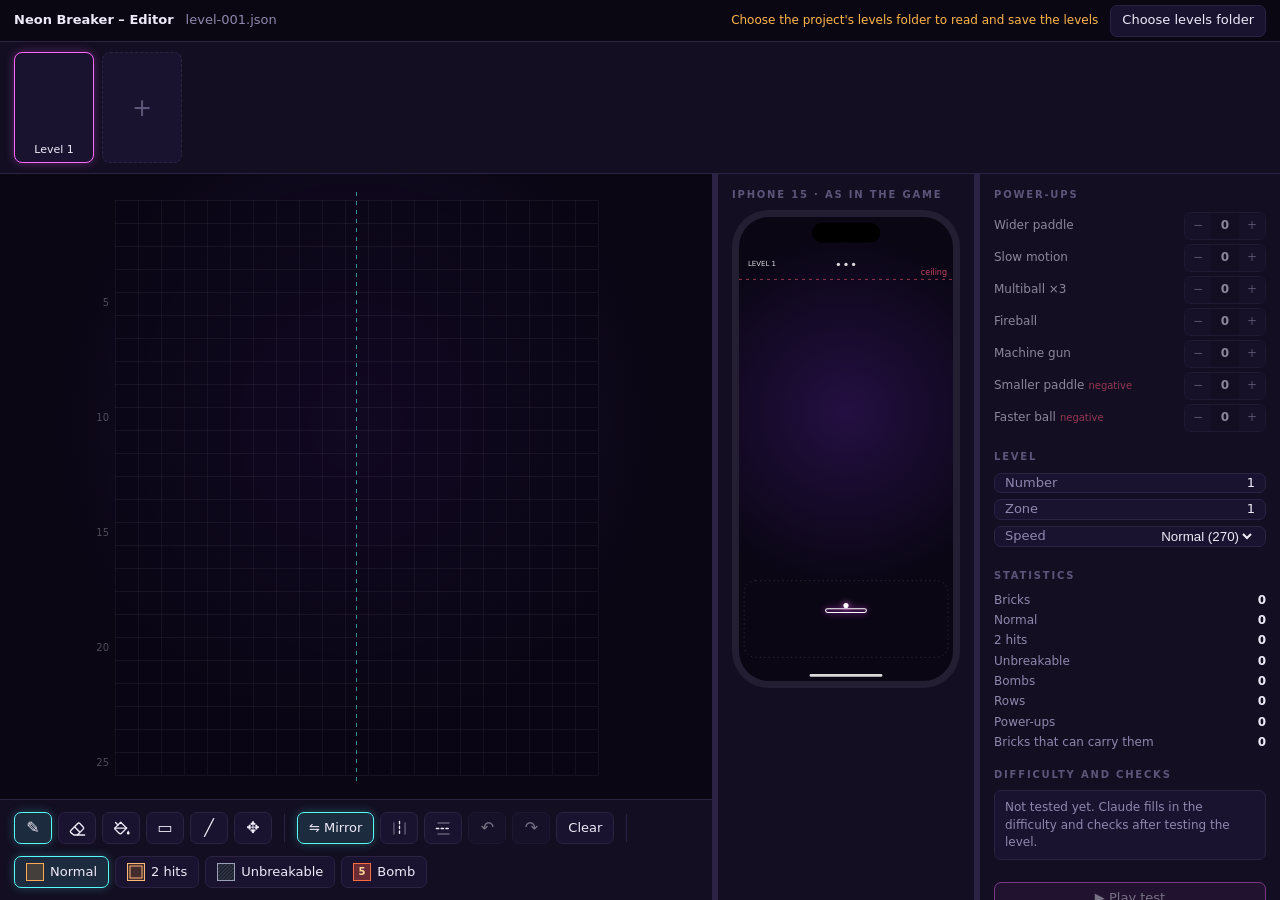
==== editor/index.html @ f88e9158 "Add the offline level editor and level files; move the ceiling to the first row The editor (editor/i" ====
<!doctype html>
<html lang="en">
<head>
<meta charset="utf-8">
<meta name="viewport" content="width=device-width, initial-scale=1">
<title>Neon Breaker – Editor</title>
<link rel="stylesheet" href="editor.css">
</head>
<body>
<header class="titlebar">
  <strong>Neon Breaker – Editor</strong>
  <span id="where" class="dim"></span>
  <span class="spacer"></span>
  <span id="status" class="status"></span>
  <button id="btn-folder" class="btn" type="button">Choose levels folder</button>
</header>

<nav class="strip" id="strip" aria-label="Levels"></nav>

<main class="body" id="body">
  <section class="grid-area">
    <div class="canvas-wrap" id="grid-wrap"><canvas id="grid"></canvas></div>
    <div class="toolbar">
      <div class="group" id="tools"></div>
      <span class="sep"></span>
      <div class="group">
        <button class="btn" id="btn-mirror" type="button" title="Mirror left–right (S)">⇋ Mirror</button>
        <button class="btn icon" id="btn-guide-v" type="button" title="Vertical centre line (V)"><svg viewBox="0 0 24 24" aria-hidden="true"><path d="M12 3v18" stroke-dasharray="3 3"/><path d="M5 5v14M19 5v14" opacity=".35"/></svg></button>
        <button class="btn icon" id="btn-guide-h" type="button" title="Horizontal centre line (H)"><svg viewBox="0 0 24 24" aria-hidden="true"><path d="M3 12h18" stroke-dasharray="3 3"/><path d="M5 5h14M5 19h14" opacity=".35"/></svg></button>
        <button class="btn icon" id="btn-undo" type="button" title="Undo (Ctrl+Z)">↶</button>
        <button class="btn icon" id="btn-redo" type="button" title="Redo (Ctrl+Y)">↷</button>
        <button class="btn" id="btn-clear" type="button" title="Remove all bricks and power-ups (can be undone)">Clear</button>
      </div>
      <span class="sep"></span>
      <div class="group" id="types"></div>
    </div>
  </section>

  <div class="splitter" id="split-1" role="separator" aria-orientation="vertical" title="Drag to change the width"></div>

  <section class="phone-area">
    <div class="h">iPhone 15 · as in the game</div>
    <div class="phone-wrap" id="phone-wrap"><canvas id="phone"></canvas></div>
  </section>

  <div class="splitter" id="split-2" role="separator" aria-orientation="vertical" title="Drag to change the width"></div>

  <aside class="panel">
    <div class="h">Power-ups</div>
    <div id="powerups"></div>

    <div class="h">Level</div>
    <div class="field"><span>Number</span><b id="f-id"></b></div>
    <div class="field"><span>Zone</span><b id="f-zone"></b></div>
    <div class="field"><span>Speed</span><select id="f-speed"></select></div>

    <div class="h">Statistics</div>
    <div class="stat" id="stats"></div>

    <div class="h">Difficulty and checks</div>
    <div id="test"></div>

    <div class="actions">
      <button class="btn primary" id="btn-play" type="button" disabled title="Available once the game reads the level files">▶ Play test</button>
      <div class="row">
        <button class="btn" id="btn-save" type="button" title="Save this level (Ctrl+S)">Save</button>
        <button class="btn" id="btn-save-all" type="button" title="Save every level with unsaved changes (Ctrl+Shift+S)">Save all</button>
      </div>
      <div class="row">
        <button class="btn" id="btn-copy" type="button" title="Copy to a new level">Duplicate</button>
        <button class="btn danger" id="btn-delete" type="button" title="Delete this level">Delete</button>
      </div>
    </div>
  </aside>
</main>

<dialog id="confirm">
  <h3 id="confirm-title"></h3>
  <p id="confirm-text"></p>
  <div class="row">
    <button class="btn" id="confirm-no" type="button">Cancel</button>
    <button class="btn danger" id="confirm-yes" type="button"></button>
  </div>
</dialog>

<script src="core.js"></script>
<script src="editor.js"></script>
</body>
</html>
---- editor/editor.css ----
:root{
  --bg:#0a0614; --win:#0d0918; --panel:#130e22; --panel2:#1a1330; --line:#2b2244; --ink:#efeaf8; --dim:#9187ad; --faint:#5e5578;
  --cyan:#5ff; --pink:#f6f; --warn:#ffb648; --ok:#58e6a0; --bad:#ff5a7a;
  --phone-w:260px; --panel-w:300px;
}
*{box-sizing:border-box}
html,body{margin:0;height:100%;background:var(--win);color:var(--ink);font:13px/1.45 -apple-system,system-ui,"Segoe UI",sans-serif}
body{display:flex;flex-direction:column;overflow:hidden;user-select:none}
button,input{font:inherit;color:inherit}
.dim{color:var(--dim)}

.titlebar{flex:none;height:42px;display:flex;align-items:center;gap:12px;padding:0 14px;background:#0a0713;border-bottom:1px solid var(--line)}
.titlebar .spacer{flex:1}
.status{font-size:12px;color:var(--dim)}
.status.ok{color:var(--ok)} .status.warn{color:var(--warn)} .status.bad{color:var(--bad)}

.btn{flex:none;display:inline-flex;align-items:center;justify-content:center;gap:6px;height:32px;padding:0 11px;border-radius:7px;
  background:var(--panel2);border:1px solid var(--line);cursor:pointer;white-space:nowrap}
.btn:hover{border-color:#4a3f6b}
.btn.on{border-color:var(--cyan);background:rgba(95,255,255,.12);box-shadow:0 0 10px rgba(95,255,255,.25)}
.btn.primary{border-color:var(--pink);background:rgba(255,102,255,.14);box-shadow:0 0 12px rgba(255,102,255,.3)}
.btn:disabled{opacity:.45;cursor:default;box-shadow:none}
.btn.icon{width:38px;padding:0;font-size:16px}

.strip{flex:none;display:flex;gap:8px;padding:10px 14px;overflow-x:auto;background:var(--panel);border-bottom:1px solid var(--line)}
.thumb{flex:none;width:80px;padding:6px 6px 4px;border-radius:8px;background:var(--panel2);border:1px solid var(--line);cursor:pointer;text-align:center;font-size:11px;color:var(--dim)}
.thumb canvas{display:block;width:100%;height:auto;margin-bottom:4px}
.thumb.on{border-color:var(--pink);color:var(--ink);box-shadow:0 0 10px rgba(255,102,255,.3)}
.thumb.dirty::after{content:" ●";color:var(--warn)}
.thumb.add{display:grid;place-items:center;font-size:24px;color:var(--faint);border-style:dashed}
.thumb.broken{border-color:var(--bad);color:var(--bad);cursor:default}

.body{flex:1;min-height:0;display:grid;grid-template-columns:minmax(320px,1fr) 6px var(--phone-w) 6px var(--panel-w)}
.grid-area{display:flex;flex-direction:column;min-width:0;min-height:0}
.canvas-wrap{flex:1;min-height:0;position:relative;background:radial-gradient(ellipse at 50% 40%,rgba(60,24,110,.35),transparent 60%),var(--bg)}
.canvas-wrap canvas{position:absolute;inset:0;width:100%;height:100%;cursor:crosshair}
.toolbar{flex:none;display:flex;align-items:center;gap:12px;flex-wrap:wrap;padding:12px 14px;background:var(--panel);border-top:1px solid var(--line)}
.group{display:flex;gap:6px;align-items:center;flex-wrap:wrap}
.sep{width:1px;height:28px;background:var(--line)}
.type-swatch{width:18px;height:18px}

.splitter{background:var(--line);cursor:col-resize;position:relative}
.splitter:hover,.splitter.drag{background:var(--cyan);box-shadow:0 0 8px var(--cyan)}

.phone-area{display:flex;flex-direction:column;min-width:0;padding:14px;background:var(--panel);overflow:hidden}
.phone-wrap{flex:1;min-height:0;display:flex;justify-content:center;align-items:flex-start}
.phone-wrap canvas{display:block}

.panel{padding:14px;background:var(--panel);overflow-y:auto;display:flex;flex-direction:column}
.h{margin:16px 0 8px;font-size:10px;font-weight:600;letter-spacing:.18em;text-transform:uppercase;color:var(--faint)}
.h:first-child,.phone-area .h{margin-top:0}
.pu{display:flex;align-items:center;gap:8px;height:32px;font-size:12px}
.pu .name{flex:1}
.pu .neg{color:var(--bad);font-size:10px;margin-left:4px}
.pu.zero{opacity:.55}
.step{display:flex;align-items:center;border:1px solid var(--line);border-radius:7px;overflow:hidden}
.step button{width:26px;height:26px;border:0;background:var(--panel2);color:var(--dim);cursor:pointer}
.step button:hover{color:var(--ink)}
.step b{width:28px;text-align:center;font-weight:600}
.field{display:flex;justify-content:space-between;align-items:center;height:32px;padding:0 10px;border-radius:7px;background:var(--panel2);border:1px solid var(--line);margin-bottom:6px}
.field span{color:var(--dim)} .field b{font-weight:500}
.field input{width:70px;text-align:right;background:none;border:0;font-weight:500;outline:none}
.stat{display:grid;grid-template-columns:1fr auto;gap:3px 10px;font-size:12px}
.stat span{color:var(--dim)}
.msg{display:flex;gap:8px;padding:8px 10px;border-radius:7px;margin-bottom:6px;font-size:12px;background:var(--panel2);border:1px solid var(--line)}
.msg.ok{border-color:rgba(88,230,160,.4)} .msg.ok::before{content:"✓";color:var(--ok)}
.msg.warn{border-color:rgba(255,182,72,.45)} .msg.warn::before{content:"!";color:var(--warn);font-weight:700}
.msg.info{color:var(--dim)}
.actions{margin-top:auto;padding-top:16px;display:flex;flex-direction:column;gap:6px}
.row{display:flex;gap:6px}
.row .btn{flex:1}

.btn.danger{border-color:rgba(255,90,122,.6);color:#ffb3c2}
.btn.danger:hover{background:rgba(255,90,122,.15)}
.field select{background:var(--panel2);color:var(--ink);border:0;font-weight:500;outline:none;text-align:right;cursor:pointer}
.thumb[draggable="true"]{cursor:grab}
.thumb.dragging{opacity:.4}
.thumb.drop-before{box-shadow:-5px 0 0 -1px var(--cyan)}
.thumb.drop-after{box-shadow:5px 0 0 -1px var(--cyan)}
dialog{border:1px solid rgba(255,90,122,.5);border-radius:14px;background:var(--panel);color:var(--ink);padding:20px 22px;max-width:420px;
  box-shadow:0 20px 60px rgba(0,0,0,.6)}
dialog::backdrop{background:rgba(5,3,10,.7)}
dialog h3{margin:0 0 8px;font-size:16px}
dialog p{margin:0 0 18px;color:var(--dim)}
.btn.icon svg{width:19px;height:19px;fill:none;stroke:currentColor;stroke-width:1.7;stroke-linecap:round;stroke-linejoin:round}
.btn.icon svg .fill{fill:currentColor;stroke:none}
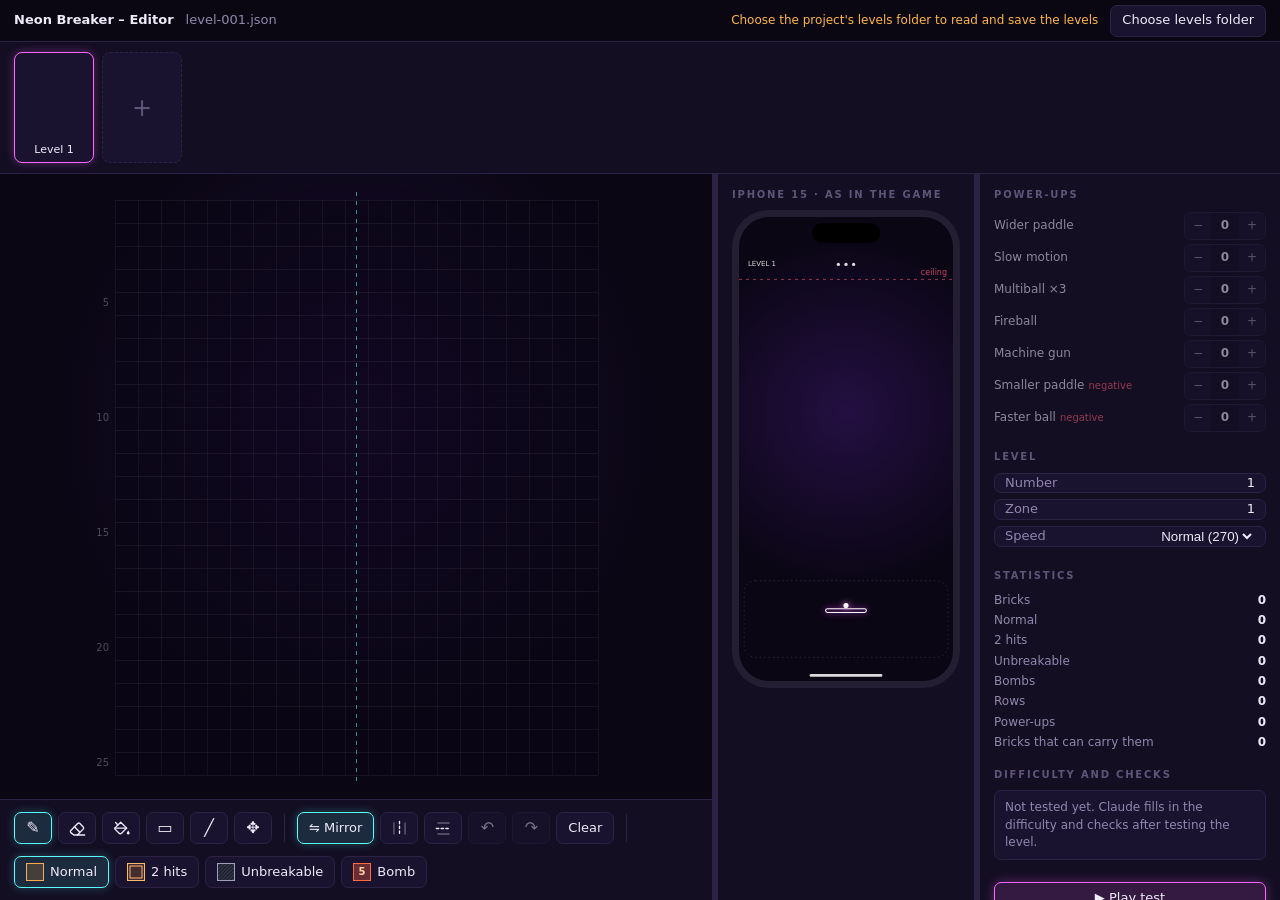
==== commit 25fb174e: "Add the wider-paddle power-up, smooth ball motion and editor test play - Power-ups hide in random br" ====
--- a/editor/index.html
+++ b/editor/index.html
@@ -61,7 +61,7 @@
     <div id="test"></div>
 
     <div class="actions">
-      <button class="btn primary" id="btn-play" type="button" disabled title="Available once the game reads the level files">▶ Play test</button>
+      <button class="btn primary" id="btn-play" type="button" title="Play this level as it is now, saved or not">▶ Play test</button>
       <div class="row">
         <button class="btn" id="btn-save" type="button" title="Save this level (Ctrl+S)">Save</button>
         <button class="btn" id="btn-save-all" type="button" title="Save every level with unsaved changes (Ctrl+Shift+S)">Save all</button>
@@ -73,6 +73,20 @@
     </div>
   </aside>
 </main>
+
+<dialog id="playtest" class="playtest">
+  <div class="playtest-bar">
+    <b id="playtest-title"></b>
+    <span id="playtest-where" class="dim"></span>
+    <span class="spacer"></span>
+    <button class="btn" id="playtest-restart" type="button" title="Start the level again (R)">↻ Restart</button>
+    <button class="btn" id="playtest-close" type="button" title="Back to the editor (Esc)">Close</button>
+  </div>
+  <div class="playtest-body">
+    <div class="playtest-screen" id="playtest-screen"><iframe id="playtest-frame" title="Play test"></iframe></div>
+    <div class="playtest-info" id="playtest-info"></div>
+  </div>
+</dialog>
 
 <dialog id="confirm">
   <h3 id="confirm-title"></h3>
--- a/editor/editor.css
+++ b/editor/editor.css
@@ -80,6 +80,19 @@
 dialog{border:1px solid rgba(255,90,122,.5);border-radius:14px;background:var(--panel);color:var(--ink);padding:20px 22px;max-width:420px;
   box-shadow:0 20px 60px rgba(0,0,0,.6)}
 dialog::backdrop{background:rgba(5,3,10,.7)}
+dialog.playtest{max-width:none;width:fit-content;height:auto;padding:12px;display:none;flex-direction:column;gap:10px}
+dialog.playtest[open]{display:flex}
+.playtest-bar{display:flex;align-items:center;gap:10px}
+.playtest-body{display:flex;gap:14px;align-items:flex-start}
+.playtest-info{width:210px;font-size:13px}
+.playtest-info .h{margin-top:14px}
+.playtest-info .h:first-child{margin-top:0}
+.playtest-info .row-n{display:flex;justify-content:space-between;gap:8px;padding:3px 0;border-bottom:1px solid rgba(255,255,255,.06)}
+.playtest-info .row-n b{font-variant-numeric:tabular-nums}
+.playtest-info .row-n.zero{opacity:.45}
+.playtest-info .note{color:var(--dim);font-size:12px;margin-top:8px;line-height:1.4}
+.playtest-screen{flex:1;min-height:0;position:relative;overflow:hidden;border-radius:10px;background:#0a0614}
+.playtest-screen iframe{position:absolute;left:0;top:0;border:0;transform-origin:0 0;background:#0a0614}
 dialog h3{margin:0 0 8px;font-size:16px}
 dialog p{margin:0 0 18px;color:var(--dim)}
 .btn.icon svg{width:19px;height:19px;fill:none;stroke:currentColor;stroke-width:1.7;stroke-linecap:round;stroke-linejoin:round}
